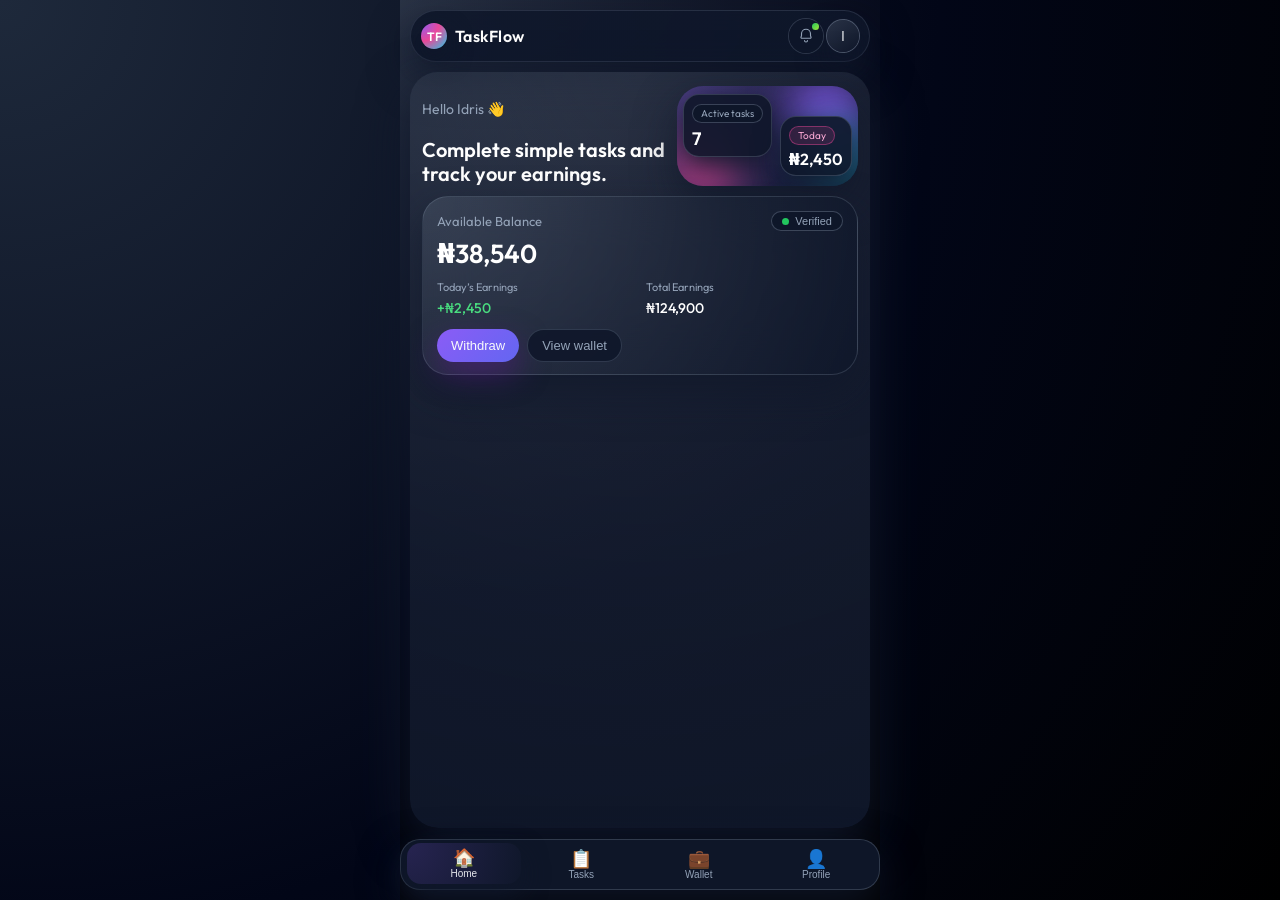
==== index.html @ ab4d24fc "initial TaskFlow UI" ====
<!DOCTYPE html>
<html lang="en">
  <head>
    <meta charset="UTF-8" />
    <title>TaskFlow</title>
    <meta name="viewport" content="width=device-width, initial-scale=1, viewport-fit=cover" />
    <link
      rel="preconnect"
      href="https://fonts.googleapis.com"
    />
    <link
      rel="preconnect"
      href="https://fonts.gstatic.com"
      crossorigin
    />
    <link
      href="https://fonts.googleapis.com/css2?family=Outfit:wght@300;400;500;600;700&display=swap"
      rel="stylesheet"
    />
    <link rel="stylesheet" href="./styles.css" />
  </head>
  <body>
    <div class="app-root">
      <!-- TOP NAV -->
      <header class="top-nav">
        <div class="top-nav__left">
          <div class="logo-mark">TF</div>
          <span class="logo-text">TaskFlow</span>
        </div>
        <div class="top-nav__right">
          <button class="icon-btn" aria-label="Notifications">
            <span class="icon-btn__dot"></span>
            <svg
              viewBox="0 0 24 24"
              aria-hidden="true"
              class="icon"
            >
              <path
                d="M12 3a6 6 0 0 0-6 6v2.586l-.707 2.12A1 1 0 0 0 6.26 15H17.74a1 1 0 0 0 .967-1.294L18 11.586V9a6 6 0 0 0-6-6Z"
                fill="none"
                stroke="currentColor"
                stroke-width="1.5"
                stroke-linecap="round"
              />
              <path
                d="M10 18a2 2 0 0 0 4 0"
                fill="none"
                stroke="currentColor"
                stroke-width="1.5"
                stroke-linecap="round"
              />
            </svg>
          </button>
          <button class="avatar-btn" aria-label="User profile">
            <div class="avatar">
              <span>I</span>
            </div>
          </button>
        </div>
      </header>

      <!-- MAIN CONTENT -->
      <main class="main">
        <!-- HOME / TASKS PAGE -->
        <section class="page page--active" data-page="home">
          <!-- removed inline home page content to pages/home.html -->
        </section>

        <section class="page" data-page="tasks">
          <!-- removed inline tasks page content to pages/tasks.html -->

        </section>

        <!-- WALLET PAGE -->
        <section class="page" data-page="wallet">
          <!-- removed inline wallet page content to pages/wallet.html -->
        </section>

        <!-- PROFILE PAGE -->
        <section class="page" data-page="profile">
          <!-- removed inline profile page content to pages/profile.html -->
        </section>
      </main>

      <!-- BOTTOM NAV -->
      <nav class="bottom-nav" aria-label="Primary">
        <div class="bottom-nav__inner">
          <button
            class="bottom-nav__item bottom-nav__item--active"
            data-target="home"
            type="button"
          >
            <span class="bottom-nav__icon">🏠</span>
            <span class="bottom-nav__label">Home</span>
          </button>
          <button
            class="bottom-nav__item"
            data-target="tasks"
            type="button"
          >
            <span class="bottom-nav__icon">📋</span>
            <span class="bottom-nav__label">Tasks</span>
          </button>
          <button
            class="bottom-nav__item"
            data-target="wallet"
            type="button"
          >
            <span class="bottom-nav__icon">💼</span>
            <span class="bottom-nav__label">Wallet</span>
          </button>
          <button
            class="bottom-nav__item"
            data-target="profile"
            type="button"
          >
            <span class="bottom-nav__icon">👤</span>
            <span class="bottom-nav__label">Profile</span>
          </button>
        </div>
      </nav>
    </div>

    <script type="module" src="./app.js"></script>
  </body>
</html>
---- styles.css ----
@import "./css/base.css";
@import "./css/layout.css";
@import "./css/nav.css";
@import "./css/components.css";
@import "./css/pages.css";

/* // removed inline monolithic styling from styles.css – see css/*.css for modular styles */
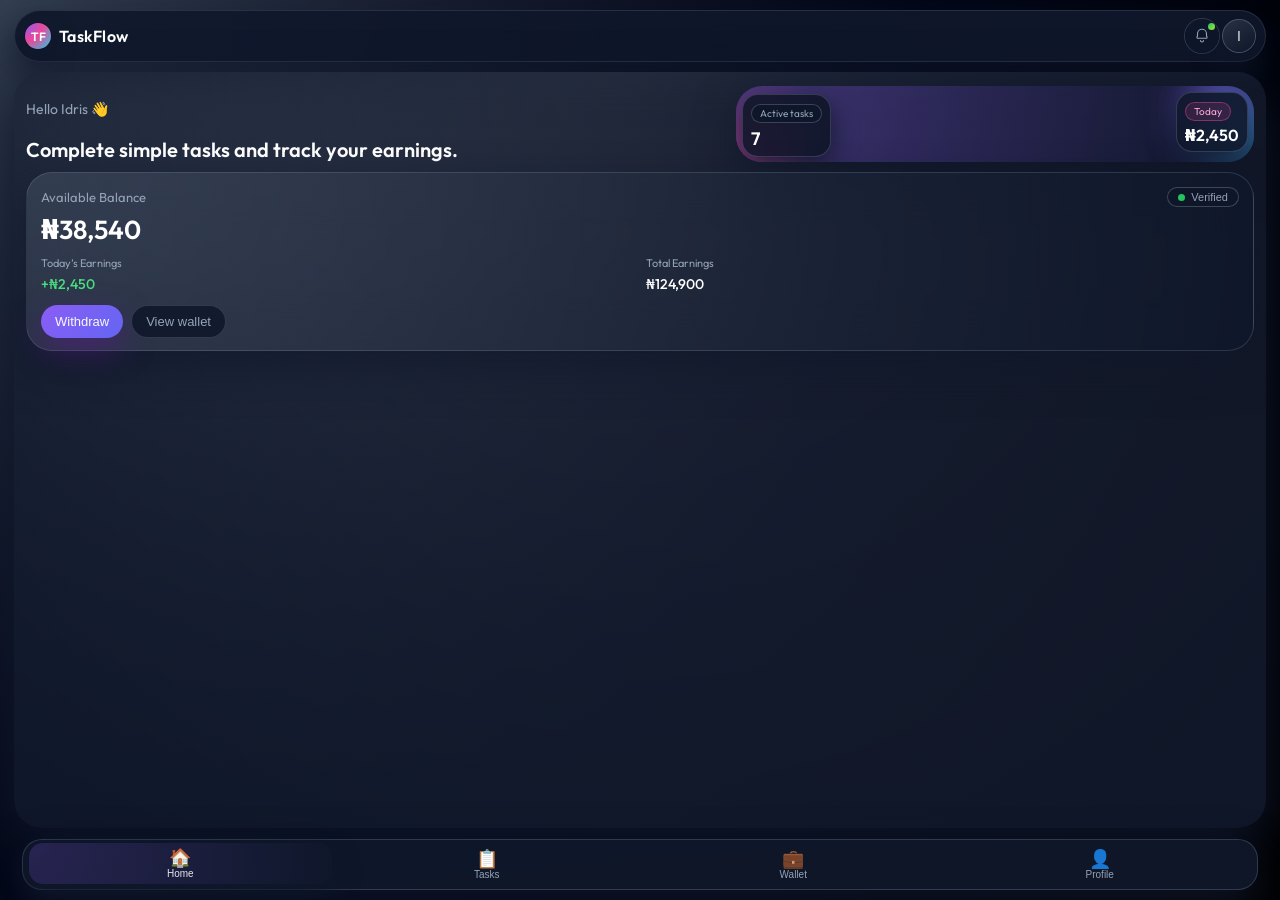
==== commit 573befda: "safari error outlooked" ====
--- a/index.html
+++ b/index.html
@@ -3,7 +3,13 @@
   <head>
     <meta charset="UTF-8" />
     <title>TaskFlow</title>
-    <meta name="viewport" content="width=device-width, initial-scale=1, viewport-fit=cover" />
+    <meta
+      name="viewport"
+      content="width=device-width, initial-scale=1, viewport-fit=cover"
+    />
+    <meta name="theme-color" content="#020617">
+    <meta name="apple-mobile-web-app-capable" content="yes">
+    <meta name="apple-mobile-web-app-status-bar-style" content="black-translucent">
     <link
       rel="preconnect"
       href="https://fonts.googleapis.com"
